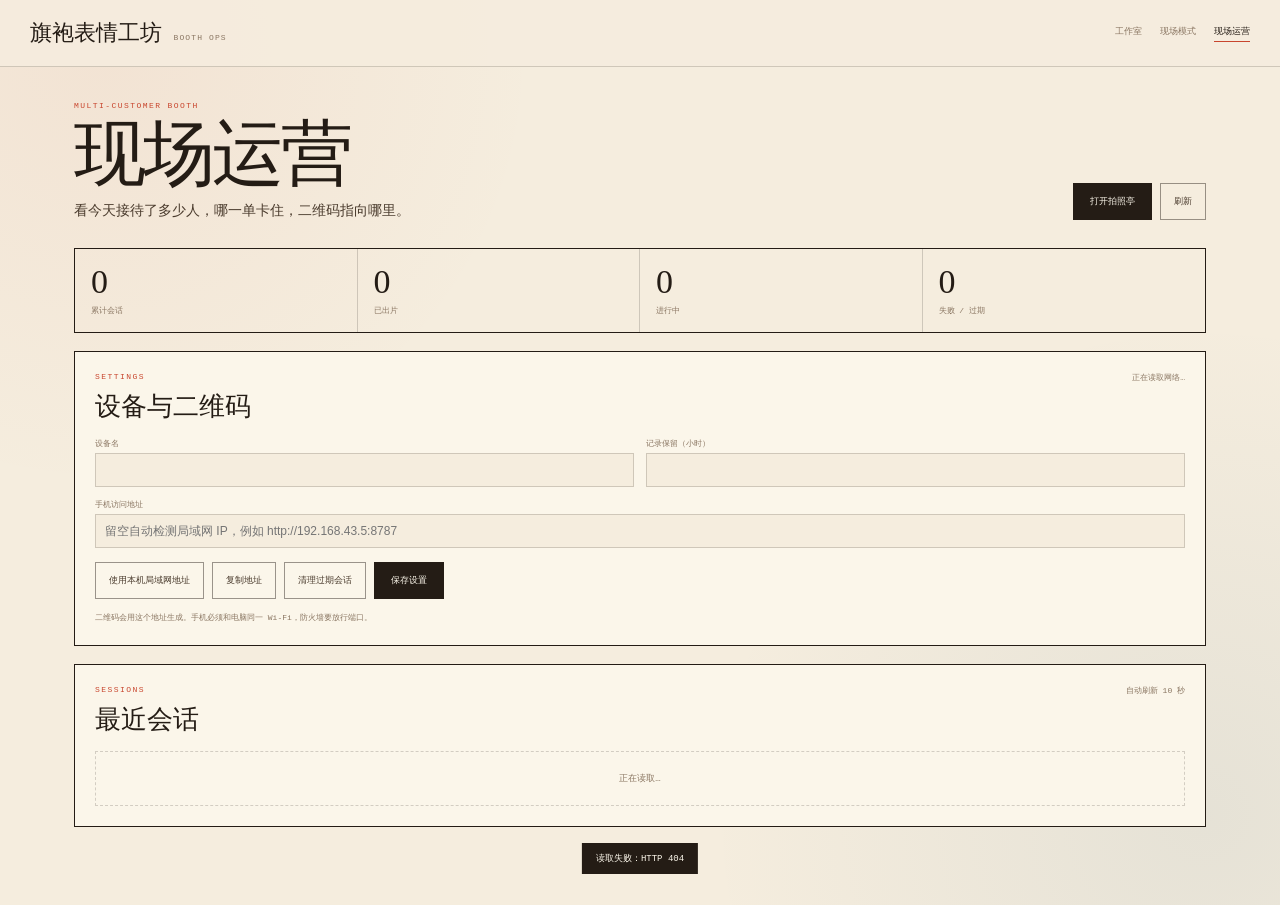
==== booth.html @ 346f682b "Add booth operations console, session retention and retries" ====
<!doctype html>
<html lang="zh-CN">
<head>
<meta charset="utf-8">
<meta name="viewport" content="width=device-width, initial-scale=1">
<title>现场运营 · 旗袍表情工坊</title>
<link rel="stylesheet" href="booth.css">
<link rel="icon" href="data:image/svg+xml,%3Csvg xmlns='http://www.w3.org/2000/svg' viewBox='0 0 32 32'%3E%3Crect width='32' height='32' fill='%23f5edde'/%3E%3Ccircle cx='16' cy='16' r='9' fill='%23c8452d'/%3E%3C/svg%3E">
</head>
<body>
<header class="topbar">
  <div class="brand">旗袍表情工坊 <span>BOOTH OPS</span></div>
  <nav>
    <a href="index.html">工作室</a>
    <a href="kiosk.html" target="_blank" rel="noopener">现场模式</a>
    <a href="booth.html" class="is-active">现场运营</a>
  </nav>
</header>

<main>
  <section class="hero">
    <div>
      <p class="kicker">MULTI-CUSTOMER BOOTH</p>
      <h1>现场运营</h1>
      <p class="lede">看今天接待了多少人，哪一单卡住，二维码指向哪里。</p>
    </div>
    <div class="hero-actions">
      <button class="primary" id="openKiosk" type="button">打开拍照亭</button>
      <button class="text-btn" id="refreshBtn" type="button">刷新</button>
    </div>
  </section>

  <section class="stats" id="stats">
    <div><b id="statTotal">0</b><span>累计会话</span></div>
    <div><b id="statReady">0</b><span>已出片</span></div>
    <div><b id="statActive">0</b><span>进行中</span></div>
    <div><b id="statFailed">0</b><span>失败 / 过期</span></div>
  </section>

  <section class="panel settings">
    <div class="panel-head">
      <div><p class="kicker">SETTINGS</p><h2>设备与二维码</h2></div>
      <span class="note" id="networkNote">正在读取网络…</span>
    </div>
    <div class="form-grid">
      <label>设备名<input id="deviceName" type="text" maxlength="60"></label>
      <label>记录保留（小时）<input id="retentionHours" type="number" min="1" max="720"></label>
      <label class="full">手机访问地址
        <input id="publicBaseUrl" type="text" placeholder="留空自动检测局域网 IP，例如 http://192.168.43.5:8787">
      </label>
    </div>
    <div class="setting-foot">
      <button class="text-btn" id="detectBtn" type="button">使用本机局域网地址</button>
      <button class="text-btn" id="copyBaseBtn" type="button">复制地址</button>
      <button class="text-btn" id="cleanupBtn" type="button">清理过期会话</button>
      <button class="primary" id="saveSettings" type="button">保存设置</button>
    </div>
    <p class="hint" id="baseHint">二维码会用这个地址生成。手机必须和电脑同一 Wi-Fi，防火墙要放行端口。</p>
  </section>

  <section class="panel sessions">
    <div class="panel-head">
      <div><p class="kicker">SESSIONS</p><h2>最近会话</h2></div>
      <span class="note" id="sessionNote">自动刷新 10 秒</span>
    </div>
    <div id="sessionList" class="session-list">
      <div class="empty">正在读取…</div>
    </div>
  </section>
</main>

<div class="toast" id="toast" role="status" aria-live="polite"></div>
<script src="booth.js"></script>
</body>
</html>
---- booth.css ----
:root{
  --paper:#f5edde;--paper-2:#fbf6ea;--paper-3:#ece1cc;
  --ink:#241c15;--ink-2:#4a3b2d;--ink-3:#8a7662;
  --line:rgba(36,28,21,.18);--line-strong:rgba(36,28,21,.45);
  --red:#c8452d;--blue:#2f5d78;
  --serif:"Songti SC","Noto Serif SC","Source Han Serif SC",STSong,SimSun,serif;
  --mono:"SFMono-Regular",Consolas,"Liberation Mono",monospace;
  --sans:"PingFang SC","Microsoft YaHei","Noto Sans SC",sans-serif;
}
*,*::before,*::after{box-sizing:border-box}
body{
  margin:0;background:var(--paper);color:var(--ink);font-family:var(--sans);
  background-image:radial-gradient(circle at 8% 6%,rgba(200,69,45,.06),transparent 30%),
                   radial-gradient(circle at 94% 90%,rgba(47,93,120,.08),transparent 34%);
}
a{color:inherit;text-decoration:none}
button{font:inherit;color:inherit;cursor:pointer}
.topbar{
  display:flex;align-items:center;justify-content:space-between;gap:20px;
  padding:18px 30px;border-bottom:1px solid var(--line);background:rgba(245,237,222,.9);
}
.brand{font-family:var(--serif);font-size:22px}
.brand span{font-family:var(--mono);font-size:8px;letter-spacing:.14em;color:var(--ink-3);margin-left:6px}
.topbar nav{display:flex;gap:18px;font-family:var(--mono);font-size:9px;color:var(--ink-3)}
.topbar nav a{padding-bottom:3px;border-bottom:1px solid transparent}
.topbar nav a:hover,.topbar nav a.is-active{color:var(--ink);border-color:var(--red)}
main{max-width:1180px;margin:0 auto;padding:34px 24px 60px}
.hero{display:flex;justify-content:space-between;align-items:flex-end;gap:20px;flex-wrap:wrap}
.kicker{margin:0 0 8px;font-family:var(--mono);font-size:8px;letter-spacing:.18em;color:var(--red)}
h1{margin:0;font-family:var(--serif);font-weight:400;font-size:clamp(40px,6vw,72px);line-height:1;letter-spacing:-.04em}
.lede{margin:12px 0 0;color:var(--ink-2);font-size:14px}
.hero-actions{display:flex;gap:8px}
.primary{background:var(--ink);color:var(--paper-2);border:1px solid var(--ink);padding:11px 16px;font-family:var(--mono);font-size:9px}
.primary:hover{background:var(--red);border-color:var(--red)}
.text-btn{border:1px solid var(--line-strong);background:transparent;padding:10px 13px;font-family:var(--mono);font-size:9px;color:var(--ink-2)}
.text-btn:hover{background:var(--ink);color:var(--paper-2);border-color:var(--ink)}
.stats{display:grid;grid-template-columns:repeat(4,1fr);border:1px solid var(--ink);margin:28px 0 18px}
.stats div{padding:16px;border-right:1px solid var(--line)}
.stats div:last-child{border-right:0}
.stats b{display:block;font-family:var(--serif);font-weight:400;font-size:34px;line-height:1}
.stats span{display:block;margin-top:6px;font-family:var(--mono);font-size:8px;color:var(--ink-3)}
.panel{border:1px solid var(--ink);background:var(--paper-2);padding:20px;margin-bottom:18px}
.panel-head{display:flex;justify-content:space-between;gap:16px;align-items:flex-start;margin-bottom:14px}
.panel-head h2{margin:0;font-family:var(--serif);font-size:26px;font-weight:400}
.note{font-family:var(--mono);font-size:8px;color:var(--ink-3);max-width:45%;text-align:right;line-height:1.6}
.form-grid{display:grid;grid-template-columns:1fr 1fr;gap:12px}
.form-grid label{display:block;font-family:var(--mono);font-size:8px;color:var(--ink-3)}
.form-grid label.full{grid-column:1/-1}
.form-grid input{width:100%;margin-top:4px;border:1px solid var(--line);background:var(--paper);padding:9px;font-size:12px}
.setting-foot{display:flex;gap:8px;flex-wrap:wrap;margin-top:14px}
.hint{margin:12px 0 0;font-family:var(--mono);font-size:8px;line-height:1.7;color:var(--ink-3)}
.session-list{display:grid;gap:8px}
.session{
  border:1px solid var(--line);background:var(--paper);padding:12px;
  display:grid;grid-template-columns:1fr auto;gap:10px;
}
.session-main{min-width:0}
.session-top{display:flex;align-items:baseline;gap:10px;flex-wrap:wrap}
.session-top b{font-family:var(--mono);font-size:10px}
.pill{font-family:var(--mono);font-size:7px;padding:3px 6px;border:1px solid var(--line-strong);color:var(--ink-3)}
.pill.ready{color:var(--blue);border-color:rgba(47,93,120,.4)}
.pill.failed{color:var(--red);border-color:rgba(200,69,45,.4)}
.pill.active{color:var(--ink);border-color:var(--ink)}
.session-meta{margin-top:6px;font-family:var(--mono);font-size:8px;color:var(--ink-3);line-height:1.7}
.session-actions{display:flex;gap:5px;align-items:center;flex-wrap:wrap;justify-content:flex-end}
.session-actions button,.session-actions a{
  border:1px solid var(--line-strong);background:transparent;padding:5px 7px;
  font-family:var(--mono);font-size:7.5px;color:var(--ink-2);text-decoration:none;
}
.session-actions button:hover,.session-actions a:hover{background:var(--ink);color:var(--paper-2);border-color:var(--ink)}
.session-actions .danger:hover{background:var(--red);border-color:var(--red)}
.empty{padding:20px;border:1px dashed var(--line);font-family:var(--mono);font-size:9px;color:var(--ink-3);text-align:center}
.toast{
  position:fixed;left:50%;bottom:26px;transform:translate(-50%,12px);z-index:40;
  background:var(--ink);color:var(--paper-2);padding:9px 14px;font-family:var(--mono);font-size:9px;
  opacity:0;pointer-events:none;transition:opacity .2s,transform .2s;
}
.toast.is-show{opacity:1;transform:translate(-50%,0)}
@media (max-width:760px){
  .topbar{padding:14px 18px;flex-wrap:wrap}
  main{padding:24px 16px 50px}
  .stats{grid-template-columns:1fr 1fr}
  .stats div:nth-child(2){border-right:0}
  .stats div:nth-child(-n+2){border-bottom:1px solid var(--line)}
  .form-grid{grid-template-columns:1fr}
  .session{grid-template-columns:1fr}
  .session-actions{justify-content:flex-start}
  .note{max-width:100%;text-align:left}
  .panel-head{flex-direction:column}
}
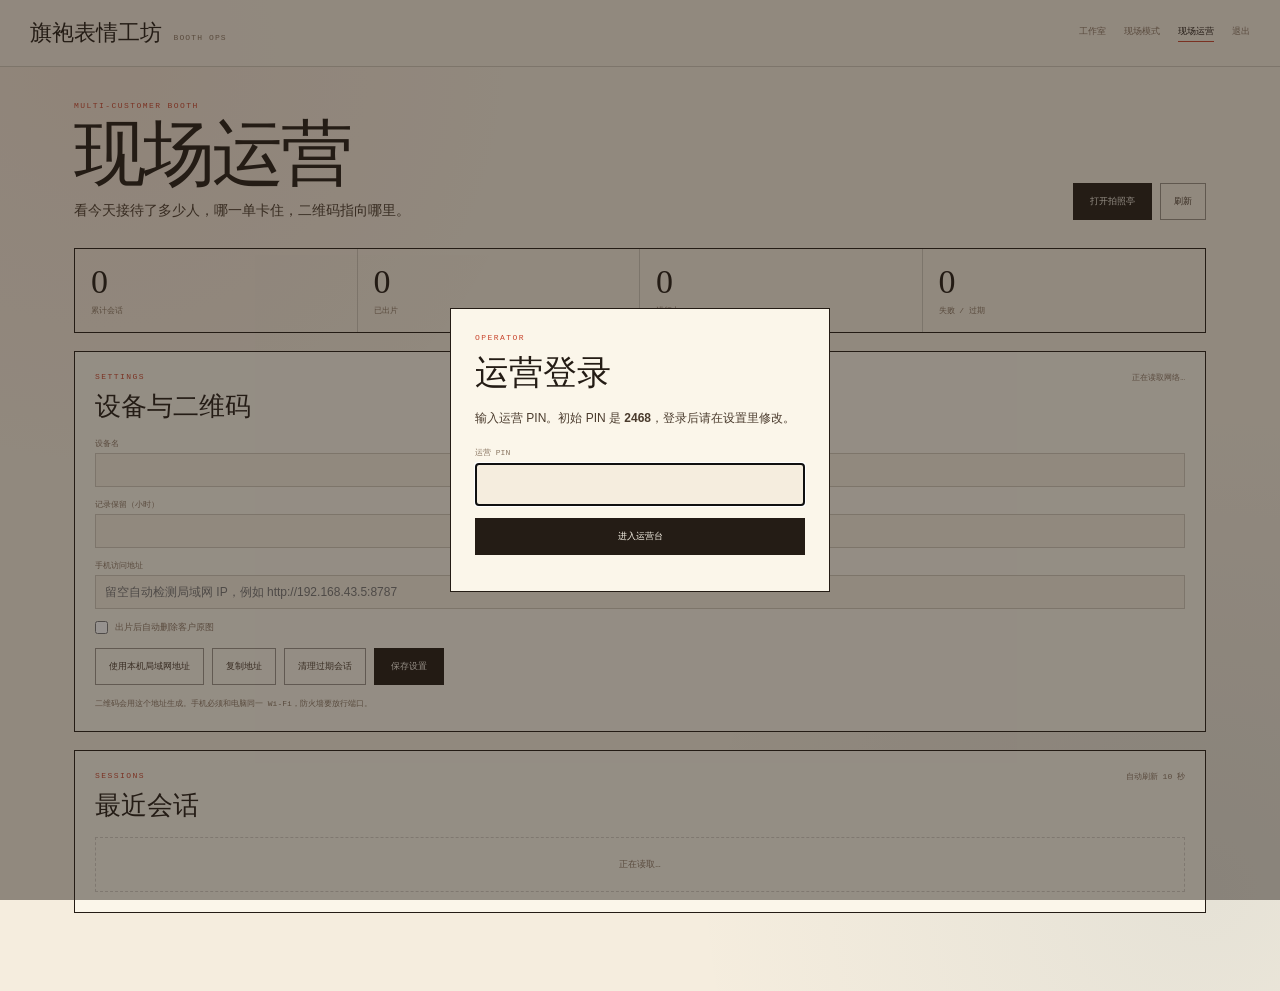
==== commit 6235ad1a: "Add operator PIN, restart resume and original photo deletion" ====
--- a/booth.html
+++ b/booth.html
@@ -14,8 +14,22 @@
     <a href="index.html">工作室</a>
     <a href="kiosk.html" target="_blank" rel="noopener">现场模式</a>
     <a href="booth.html" class="is-active">现场运营</a>
+    <button type="button" class="link-btn" id="logoutBtn">退出</button>
   </nav>
 </header>
+
+<div class="login" id="loginOverlay">
+  <div class="login-card">
+    <p class="kicker">OPERATOR</p>
+    <h2>运营登录</h2>
+    <p class="lede">输入运营 PIN。初始 PIN 是 <b>2468</b>，登录后请在设置里修改。</p>
+    <label>运营 PIN
+      <input id="loginPin" type="password" inputmode="numeric" autocomplete="current-password" maxlength="12">
+    </label>
+    <button class="primary wide" id="loginBtn" type="button">进入运营台</button>
+    <p class="hint" id="loginNote"></p>
+  </div>
+</div>
 
 <main>
   <section class="hero">
@@ -44,10 +58,13 @@
     </div>
     <div class="form-grid">
       <label>设备名<input id="deviceName" type="text" maxlength="60"></label>
+      <label>设备 ID<input id="deviceId" type="text" maxlength="64" readonly></label>
       <label>记录保留（小时）<input id="retentionHours" type="number" min="1" max="720"></label>
+      <label>新运营 PIN（留空不改）<input id="boothPin" type="password" maxlength="12" autocomplete="new-password" placeholder="至少 4 位"></label>
       <label class="full">手机访问地址
         <input id="publicBaseUrl" type="text" placeholder="留空自动检测局域网 IP，例如 http://192.168.43.5:8787">
       </label>
+      <label class="full check-line"><input id="deleteOriginals" type="checkbox"> 出片后自动删除客户原图</label>
     </div>
     <div class="setting-foot">
       <button class="text-btn" id="detectBtn" type="button">使用本机局域网地址</button>
--- a/booth.css
+++ b/booth.css
@@ -24,6 +24,21 @@
 .topbar nav{display:flex;gap:18px;font-family:var(--mono);font-size:9px;color:var(--ink-3)}
 .topbar nav a{padding-bottom:3px;border-bottom:1px solid transparent}
 .topbar nav a:hover,.topbar nav a.is-active{color:var(--ink);border-color:var(--red)}
+.link-btn{border:0;background:transparent;padding:0 0 3px;font-family:var(--mono);font-size:9px;color:var(--ink-3);border-bottom:1px solid transparent}
+.link-btn:hover{color:var(--red);border-color:var(--red)}
+.login{
+  position:fixed;inset:0;z-index:50;background:rgba(36,28,21,.48);
+  display:grid;place-items:center;padding:20px;
+}
+.login[hidden]{display:none!important}
+.login-card{width:min(380px,100%);background:var(--paper-2);border:1px solid var(--ink);padding:24px}
+.login-card h2{margin:0;font-family:var(--serif);font-weight:400;font-size:34px}
+.login-card .lede{font-size:12px;line-height:1.7}
+.login-card label{display:block;margin:18px 0 12px;font-family:var(--mono);font-size:8px;color:var(--ink-3)}
+.login-card input{width:100%;margin-top:5px;border:1px solid var(--line);background:var(--paper);padding:10px;font-size:18px;letter-spacing:.22em}
+.wide{width:100%}
+.check-line{display:flex!important;align-items:center;gap:7px;font-family:var(--mono);font-size:9px!important;color:var(--ink-3)}
+.check-line input{width:auto!important;margin:0!important}
 main{max-width:1180px;margin:0 auto;padding:34px 24px 60px}
 .hero{display:flex;justify-content:space-between;align-items:flex-end;gap:20px;flex-wrap:wrap}
 .kicker{margin:0 0 8px;font-family:var(--mono);font-size:8px;letter-spacing:.18em;color:var(--red)}
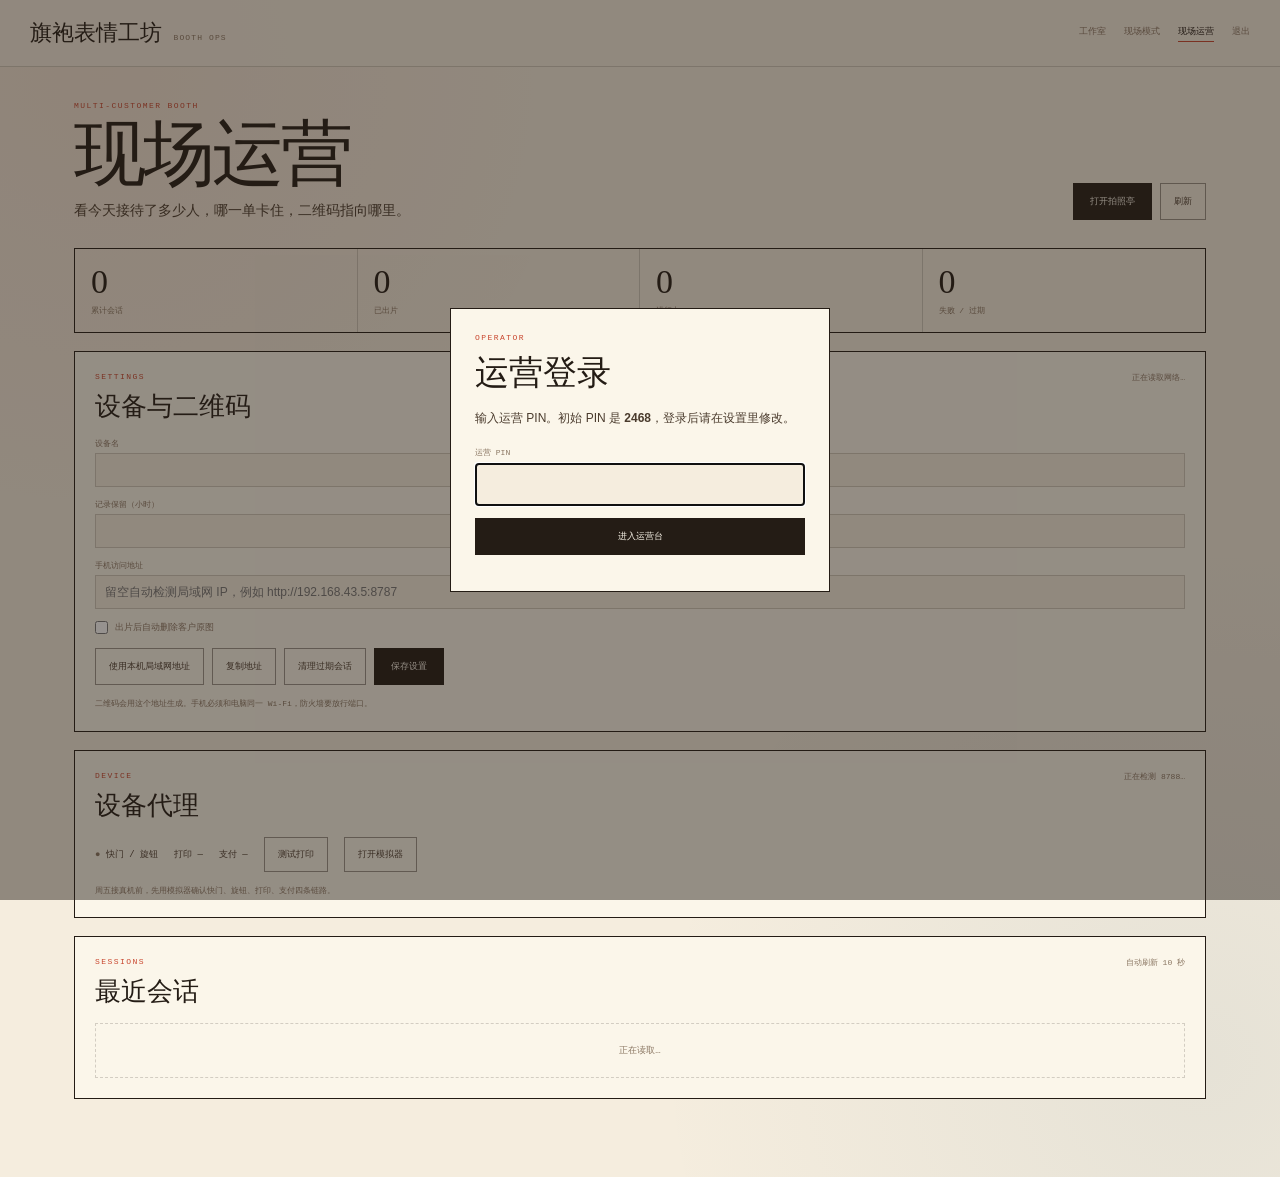
==== commit 748fd3be: "Wire print flow and device health into booth UI" ====
--- a/booth.html
+++ b/booth.html
@@ -75,6 +75,21 @@
     <p class="hint" id="baseHint">二维码会用这个地址生成。手机必须和电脑同一 Wi-Fi，防火墙要放行端口。</p>
   </section>
 
+  <section class="panel">
+    <div class="panel-head">
+      <div><p class="kicker">DEVICE</p><h2>设备代理</h2></div>
+      <span class="note" id="hardwareNote">正在检测 8788…</span>
+    </div>
+    <div class="hardware-row">
+      <span><b id="agentDot">●</b> 快门 / 旋钮</span>
+      <span>打印 <b id="printMode">—</b></span>
+      <span>支付 <b id="payMode">—</b></span>
+      <button class="text-btn" id="testPrint" type="button">测试打印</button>
+      <a class="text-btn" href="hardware.html" target="_blank" rel="noopener">打开模拟器</a>
+    </div>
+    <p class="hint" id="hardwareHint">周五接真机前，先用模拟器确认快门、旋钮、打印、支付四条链路。</p>
+  </section>
+
   <section class="panel sessions">
     <div class="panel-head">
       <div><p class="kicker">SESSIONS</p><h2>最近会话</h2></div>
--- a/booth.css
+++ b/booth.css
@@ -64,6 +64,12 @@
 .form-grid input{width:100%;margin-top:4px;border:1px solid var(--line);background:var(--paper);padding:9px;font-size:12px}
 .setting-foot{display:flex;gap:8px;flex-wrap:wrap;margin-top:14px}
 .hint{margin:12px 0 0;font-family:var(--mono);font-size:8px;line-height:1.7;color:var(--ink-3)}
+.hardware-row{display:flex;align-items:center;gap:16px;flex-wrap:wrap;font-family:var(--mono);font-size:9px;color:var(--ink-2)}
+.hardware-row b{font-weight:400}
+#agentDot{color:var(--ink-3)}
+#agentDot.online{color:#3e7a52}
+#agentDot.offline{color:var(--red)}
+@media(max-width:760px){.hardware-row{gap:10px}}
 .session-list{display:grid;gap:8px}
 .session{
   border:1px solid var(--line);background:var(--paper);padding:12px;
